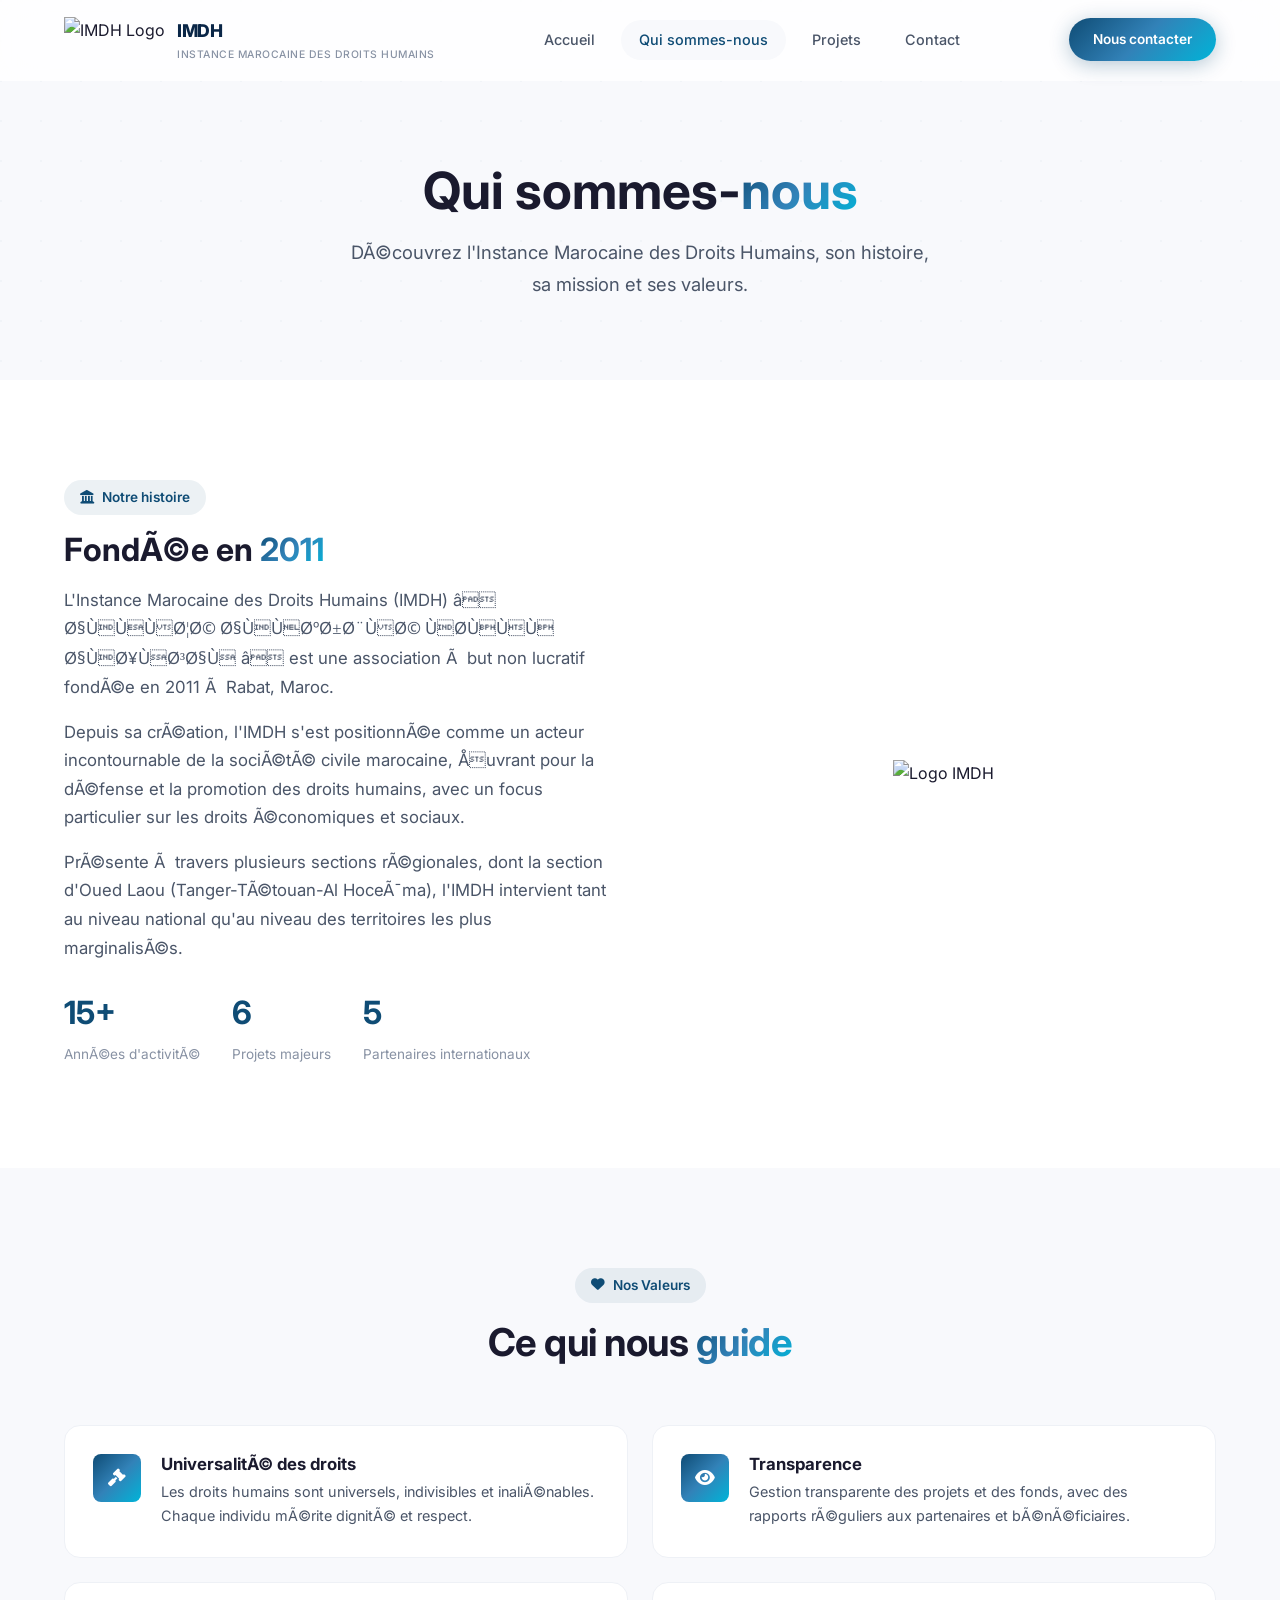
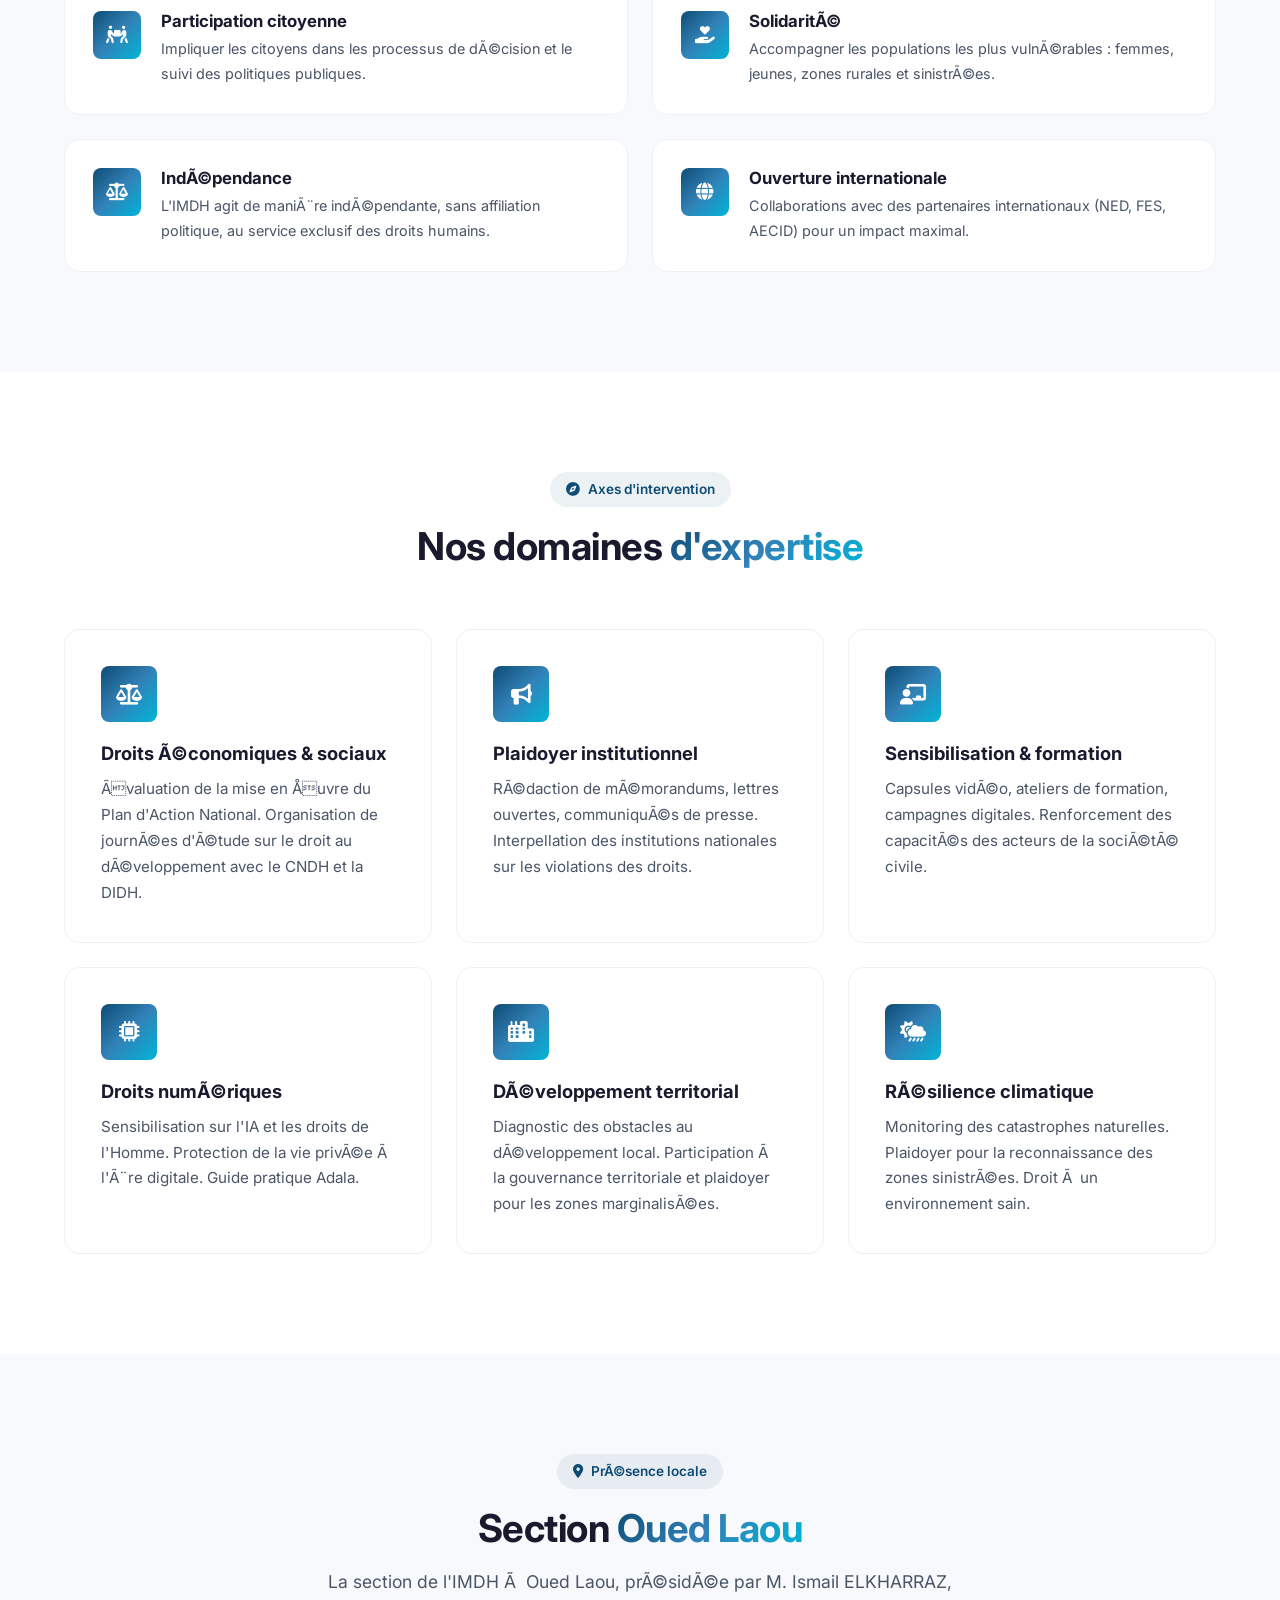
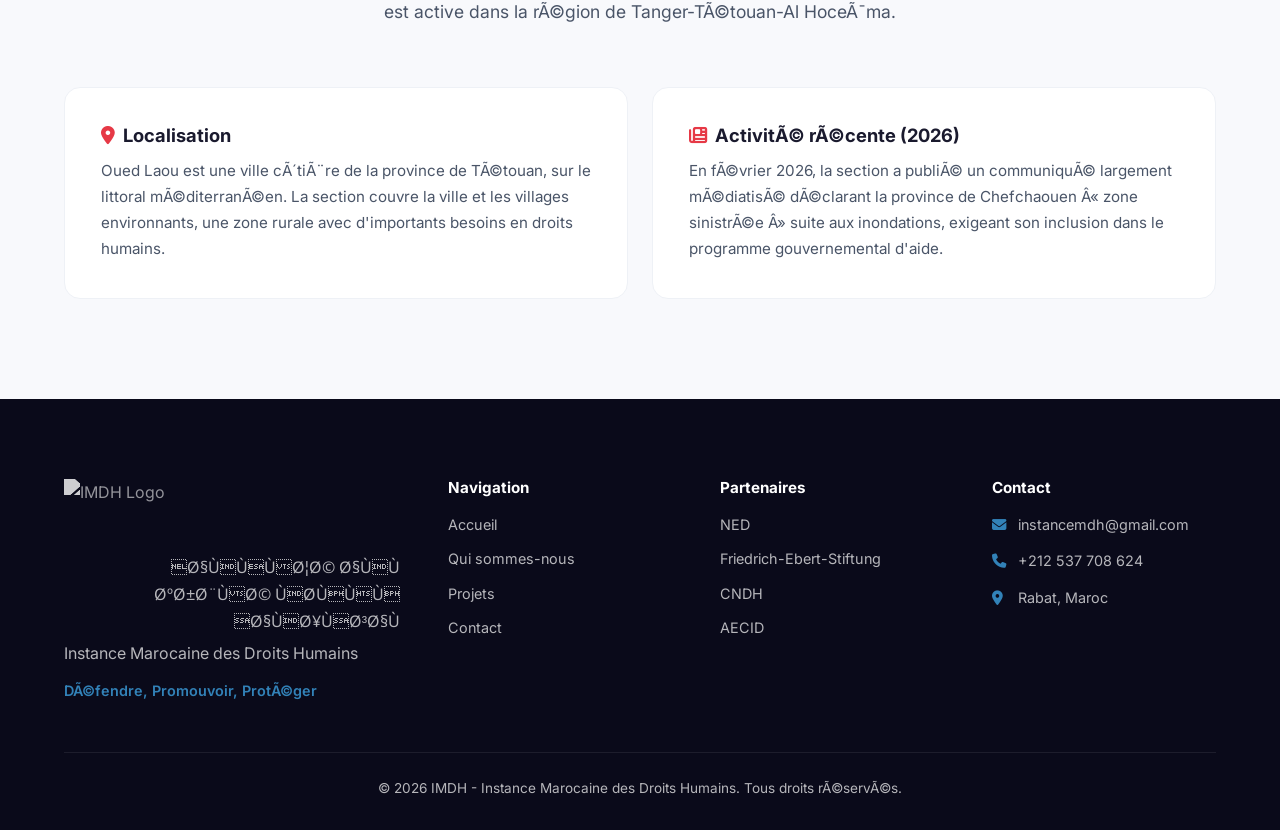
==== about.html @ c0d9b98a "Create about.html" ====
<!DOCTYPE html>
<html lang="fr" dir="ltr">
<head>
    <meta charset="UTF-8">
    <meta name="viewport" content="width=device-width, initial-scale=1.0">
    <title>Qui sommes-nous - IMDH</title>
    <link rel="icon" href="assets/images/logo.png" type="image/png">
    <link href="https://cdnjs.cloudflare.com/ajax/libs/font-awesome/6.5.1/css/all.min.css" rel="stylesheet">
    <link href="https://fonts.googleapis.com/css2?family=Inter:wght@300;400;500;600;700;800;900&family=Playfair+Display:wght@600;700;800&family=Noto+Sans+Arabic:wght@300;400;500;600;700&display=swap" rel="stylesheet">
    <link rel="stylesheet" href="assets/css/style.css">
</head>
<body>
    <!-- NAVBAR -->
    <nav class="navbar" id="navbar">
        <div class="nav-container">
            <a href="index.html" class="nav-logo">
                <img src="assets/images/logo.png" alt="IMDH Logo" class="nav-logo-img">
                <div class="nav-logo-text">
                    <span class="nav-logo-name">IMDH</span>
                    <span class="nav-logo-sub">Instance Marocaine des Droits Humains</span>
                </div>
            </a>
            <div class="nav-menu" id="nav-menu">
                <a href="index.html" class="nav-link">Accueil</a>
                <a href="about.html" class="nav-link active">Qui sommes-nous</a>
                <a href="projects.html" class="nav-link">Projets</a>
                <a href="contact.html" class="nav-link">Contact</a>
            </div>
            <div class="nav-actions">
                <a href="contact.html" class="btn btn-primary btn-sm">Nous contacter</a>
                <button class="nav-toggle" id="nav-toggle" aria-label="Menu"><span></span><span></span><span></span></button>
            </div>
        </div>
    </nav>

    <!-- PAGE HERO -->
    <section class="page-hero">
        <h1>Qui sommes-<span class="gradient-text">nous</span></h1>
        <p>DÃ©couvrez l'Instance Marocaine des Droits Humains, son histoire, sa mission et ses valeurs.</p>
    </section>

    <!-- ABOUT INTRO -->
    <section class="section">
        <div class="container">
            <div class="about-intro">
                <div class="about-intro-text">
                    <span class="section-tag"><i class="fas fa-landmark"></i> Notre histoire</span>
                    <h2>FondÃ©e en <span class="gradient-text">2011</span></h2>
                    <p>L'Instance Marocaine des Droits Humains (IMDH) â <span style="font-family:'Noto Sans Arabic';direction:rtl">Ø§ÙÙÙØ¦Ø© Ø§ÙÙØºØ±Ø¨ÙØ© ÙØ­ÙÙÙ Ø§ÙØ¥ÙØ³Ø§Ù</span> â est une association Ã  but non lucratif fondÃ©e en 2011 Ã  Rabat, Maroc.</p>
                    <p>Depuis sa crÃ©ation, l'IMDH s'est positionnÃ©e comme un acteur incontournable de la sociÃ©tÃ© civile marocaine, Åuvrant pour la dÃ©fense et la promotion des droits humains, avec un focus particulier sur les droits Ã©conomiques et sociaux.</p>
                    <p>PrÃ©sente Ã  travers plusieurs sections rÃ©gionales, dont la section d'Oued Laou (Tanger-TÃ©touan-Al HoceÃ¯ma), l'IMDH intervient tant au niveau national qu'au niveau des territoires les plus marginalisÃ©s.</p>
                    <div style="margin-top:24px;">
                        <div style="display:flex;gap:32px;flex-wrap:wrap;">
                            <div><strong style="font-size:2rem;color:var(--primary)">15+</strong><br><span style="font-size:0.85rem;color:var(--gray-400)">AnnÃ©es d'activitÃ©</span></div>
                            <div><strong style="font-size:2rem;color:var(--primary)">6</strong><br><span style="font-size:0.85rem;color:var(--gray-400)">Projets majeurs</span></div>
                            <div><strong style="font-size:2rem;color:var(--primary)">5</strong><br><span style="font-size:0.85rem;color:var(--gray-400)">Partenaires internationaux</span></div>
                        </div>
                    </div>
                </div>
                <div class="about-logo-section">
                    <img src="assets/images/logo.png" alt="Logo IMDH">
                </div>
            </div>
        </div>
    </section>

    <!-- VALUES -->
    <section class="section section-dark">
        <div class="container">
            <div class="section-header">
                <span class="section-tag"><i class="fas fa-heart"></i> Nos Valeurs</span>
                <h2 class="section-title">Ce qui nous <span class="gradient-text">guide</span></h2>
            </div>
            <div class="values-grid">
                <div class="value-card">
                    <div class="value-icon"><i class="fas fa-gavel"></i></div>
                    <div>
                        <h4>UniversalitÃ© des droits</h4>
                        <p>Les droits humains sont universels, indivisibles et inaliÃ©nables. Chaque individu mÃ©rite dignitÃ© et respect.</p>
                    </div>
                </div>
                <div class="value-card">
                    <div class="value-icon"><i class="fas fa-eye"></i></div>
                    <div>
                        <h4>Transparence</h4>
                        <p>Gestion transparente des projets et des fonds, avec des rapports rÃ©guliers aux partenaires et bÃ©nÃ©ficiaires.</p>
                    </div>
                </div>
                <div class="value-card">
                    <div class="value-icon"><i class="fas fa-people-carry-box"></i></div>
                    <div>
                        <h4>Participation citoyenne</h4>
                        <p>Impliquer les citoyens dans les processus de dÃ©cision et le suivi des politiques publiques.</p>
                    </div>
                </div>
                <div class="value-card">
                    <div class="value-icon"><i class="fas fa-hand-holding-heart"></i></div>
                    <div>
                        <h4>SolidaritÃ©</h4>
                        <p>Accompagner les populations les plus vulnÃ©rables : femmes, jeunes, zones rurales et sinistrÃ©es.</p>
                    </div>
                </div>
                <div class="value-card">
                    <div class="value-icon"><i class="fas fa-scale-balanced"></i></div>
                    <div>
                        <h4>IndÃ©pendance</h4>
                        <p>L'IMDH agit de maniÃ¨re indÃ©pendante, sans affiliation politique, au service exclusif des droits humains.</p>
                    </div>
                </div>
                <div class="value-card">
                    <div class="value-icon"><i class="fas fa-globe"></i></div>
                    <div>
                        <h4>Ouverture internationale</h4>
                        <p>Collaborations avec des partenaires internationaux (NED, FES, AECID) pour un impact maximal.</p>
                    </div>
                </div>
            </div>
        </div>
    </section>

    <!-- AXES -->
    <section class="section">
        <div class="container">
            <div class="section-header">
                <span class="section-tag"><i class="fas fa-compass"></i> Axes d'intervention</span>
                <h2 class="section-title">Nos domaines <span class="gradient-text">d'expertise</span></h2>
            </div>
            <div class="grid grid-3">
                <div class="card card-mission">
                    <div class="card-icon"><i class="fas fa-scale-balanced"></i></div>
                    <h3>Droits Ã©conomiques & sociaux</h3>
                    <p>Ãvaluation de la mise en Åuvre du Plan d'Action National. Organisation de journÃ©es d'Ã©tude sur le droit au dÃ©veloppement avec le CNDH et la DIDH.</p>
                </div>
                <div class="card card-mission">
                    <div class="card-icon"><i class="fas fa-bullhorn"></i></div>
                    <h3>Plaidoyer institutionnel</h3>
                    <p>RÃ©daction de mÃ©morandums, lettres ouvertes, communiquÃ©s de presse. Interpellation des institutions nationales sur les violations des droits.</p>
                </div>
                <div class="card card-mission">
                    <div class="card-icon"><i class="fas fa-chalkboard-teacher"></i></div>
                    <h3>Sensibilisation & formation</h3>
                    <p>Capsules vidÃ©o, ateliers de formation, campagnes digitales. Renforcement des capacitÃ©s des acteurs de la sociÃ©tÃ© civile.</p>
                </div>
                <div class="card card-mission">
                    <div class="card-icon"><i class="fas fa-microchip"></i></div>
                    <h3>Droits numÃ©riques</h3>
                    <p>Sensibilisation sur l'IA et les droits de l'Homme. Protection de la vie privÃ©e Ã  l'Ã¨re digitale. Guide pratique Adala.</p>
                </div>
                <div class="card card-mission">
                    <div class="card-icon"><i class="fas fa-city"></i></div>
                    <h3>DÃ©veloppement territorial</h3>
                    <p>Diagnostic des obstacles au dÃ©veloppement local. Participation Ã  la gouvernance territoriale et plaidoyer pour les zones marginalisÃ©es.</p>
                </div>
                <div class="card card-mission">
                    <div class="card-icon"><i class="fas fa-cloud-sun-rain"></i></div>
                    <h3>RÃ©silience climatique</h3>
                    <p>Monitoring des catastrophes naturelles. Plaidoyer pour la reconnaissance des zones sinistrÃ©es. Droit Ã  un environnement sain.</p>
                </div>
            </div>
        </div>
    </section>

    <!-- SECTION OUED LAOU -->
    <section class="section section-dark">
        <div class="container">
            <div class="section-header">
                <span class="section-tag"><i class="fas fa-map-marker-alt"></i> PrÃ©sence locale</span>
                <h2 class="section-title">Section <span class="gradient-text">Oued Laou</span></h2>
                <p class="section-desc">La section de l'IMDH Ã  Oued Laou, prÃ©sidÃ©e par M. Ismail ELKHARRAZ, est active dans la rÃ©gion de Tanger-TÃ©touan-Al HoceÃ¯ma.</p>
            </div>
            <div class="grid grid-2">
                <div class="card">
                    <h3><i class="fas fa-location-dot" style="color:var(--accent);margin-right:8px;"></i>Localisation</h3>
                    <p>Oued Laou est une ville cÃ´tiÃ¨re de la province de TÃ©touan, sur le littoral mÃ©diterranÃ©en. La section couvre la ville et les villages environnants, une zone rurale avec d'importants besoins en droits humains.</p>
                </div>
                <div class="card">
                    <h3><i class="fas fa-newspaper" style="color:var(--accent);margin-right:8px;"></i>ActivitÃ© rÃ©cente (2026)</h3>
                    <p>En fÃ©vrier 2026, la section a publiÃ© un communiquÃ© largement mÃ©diatisÃ© dÃ©clarant la province de Chefchaouen Â« zone sinistrÃ©e Â» suite aux inondations, exigeant son inclusion dans le programme gouvernemental d'aide.</p>
                </div>
            </div>
        </div>
    </section>

    <!-- FOOTER -->
    <footer class="footer">
        <div class="container">
            <div class="footer-grid">
                <div class="footer-brand">
                    <img src="assets/images/logo.png" alt="IMDH Logo" class="footer-logo">
                    <p class="footer-brand-ar">Ø§ÙÙÙØ¦Ø© Ø§ÙÙØºØ±Ø¨ÙØ© ÙØ­ÙÙÙ Ø§ÙØ¥ÙØ³Ø§Ù</p>
                    <p>Instance Marocaine des Droits Humains</p>
                    <p class="footer-tagline">DÃ©fendre, Promouvoir, ProtÃ©ger</p>
                </div>
                <div class="footer-links">
                    <h4>Navigation</h4>
                    <a href="index.html">Accueil</a>
                    <a href="about.html">Qui sommes-nous</a>
                    <a href="projects.html">Projets</a>
                    <a href="contact.html">Contact</a>
                </div>
                <div class="footer-links">
                    <h4>Partenaires</h4>
                    <a href="https://www.ned.org" target="_blank">NED</a>
                    <a href="https://www.fes.de" target="_blank">Friedrich-Ebert-Stiftung</a>
                    <a href="https://www.cndh.ma" target="_blank">CNDH</a>
                    <a href="https://marruecos.aecid.es" target="_blank">AECID</a>
                </div>
                <div class="footer-contact">
                    <h4>Contact</h4>
                    <p><i class="fas fa-envelope"></i> instancemdh@gmail.com</p>
                    <p><i class="fas fa-phone"></i> +212 537 708 624</p>
                    <p><i class="fas fa-location-dot"></i> Rabat, Maroc</p>
                </div>
            </div>
            <div class="footer-bottom">
                <p>&copy; 2026 IMDH - Instance Marocaine des Droits Humains. Tous droits rÃ©servÃ©s.</p>
            </div>
        </div>
    </footer>
    <script src="assets/js/main.js"></script>
</body>
</html>
---- assets/css/style.css ----
/* ===== RESET & BASE ===== */
*, *::before, *::after { margin: 0; padding: 0; box-sizing: border-box; }
html { scroll-behavior: smooth; font-size: 16px; }
body { font-family: 'Inter', 'Noto Sans Arabic', sans-serif; color: #1a1a2e; background: #fff; line-height: 1.7; overflow-x: hidden; }
a { text-decoration: none; color: inherit; transition: all 0.3s ease; }
img { max-width: 100%; display: block; }
h1,h2,h3,h4,h5,h6 { line-height: 1.2; font-weight: 700; }

/* ===== CSS VARIABLES ===== */
:root {
  --primary: #0f4c75;
  --primary-light: #3282b8;
  --primary-dark: #0a2647;
  --accent: #e63946;
  --accent-light: #ff6b6b;
  --gradient: linear-gradient(135deg, #0f4c75 0%, #3282b8 50%, #00b4d8 100%);
  --gradient-warm: linear-gradient(135deg, #e63946 0%, #ff6b6b 100%);
  --dark: #0a0a1a;
  --dark-2: #12122a;
  --gray-50: #f8f9fc;
  --gray-100: #eef1f6;
  --gray-200: #dde2ed;
  --gray-400: #8892a4;
  --gray-600: #4a5568;
  --white: #ffffff;
  --shadow-sm: 0 2px 8px rgba(0,0,0,0.06);
  --shadow-md: 0 8px 30px rgba(0,0,0,0.08);
  --shadow-lg: 0 20px 60px rgba(0,0,0,0.12);
  --shadow-xl: 0 30px 80px rgba(0,0,0,0.15);
  --radius-sm: 8px;
  --radius-md: 16px;
  --radius-lg: 24px;
  --radius-xl: 32px;
}

.container { max-width: 1200px; margin: 0 auto; padding: 0 24px; }
.gradient-text { background: var(--gradient); -webkit-background-clip: text; -webkit-text-fill-color: transparent; background-clip: text; }

/* ===== BUTTONS ===== */
.btn {
  display: inline-flex; align-items: center; gap: 8px;
  font-family: 'Inter', sans-serif; font-weight: 600; font-size: 0.95rem;
  border: none; cursor: pointer; transition: all 0.3s cubic-bezier(0.4,0,0.2,1);
  border-radius: 50px; text-decoration: none;
}
.btn-sm { padding: 10px 24px; font-size: 0.85rem; }
.btn-lg { padding: 16px 36px; font-size: 1rem; }
.btn-primary { background: var(--gradient); color: white; box-shadow: 0 4px 20px rgba(15,76,117,0.3); }
.btn-primary:hover { transform: translateY(-2px); box-shadow: 0 8px 30px rgba(15,76,117,0.4); }
.btn-outline { background: transparent; color: var(--primary); border: 2px solid var(--primary-light); }
.btn-outline:hover { background: var(--primary); color: white; }
.btn-white { background: white; color: var(--primary); box-shadow: 0 4px 20px rgba(0,0,0,0.1); }
.btn-white:hover { transform: translateY(-2px); box-shadow: 0 8px 30px rgba(0,0,0,0.15); }

/* ===== NAVBAR ===== */
.navbar {
  position: fixed; top: 0; left: 0; right: 0; z-index: 1000;
  padding: 16px 0; transition: all 0.4s ease;
  background: rgba(255,255,255,0.8); backdrop-filter: blur(20px);
  border-bottom: 1px solid transparent;
}
.navbar.scrolled { padding: 10px 0; background: rgba(255,255,255,0.95); border-bottom-color: var(--gray-200); box-shadow: var(--shadow-sm); }
.nav-container { max-width: 1200px; margin: 0 auto; padding: 0 24px; display: flex; align-items: center; justify-content: space-between; }
.nav-logo { display: flex; align-items: center; gap: 12px; }
.nav-logo-img { height: 45px; width: auto; }
.nav-logo-text { display: flex; flex-direction: column; }
.nav-logo-name { font-size: 1.1rem; font-weight: 800; color: var(--primary-dark); letter-spacing: -0.5px; }
.nav-logo-sub { font-size: 0.65rem; color: var(--gray-400); font-weight: 500; letter-spacing: 0.5px; text-transform: uppercase; }
.nav-menu { display: flex; gap: 8px; }
.nav-link {
  padding: 8px 18px; border-radius: 50px; font-weight: 500; font-size: 0.9rem;
  color: var(--gray-600); transition: all 0.3s ease;
}
.nav-link:hover, .nav-link.active { color: var(--primary); background: var(--gray-50); }
.nav-actions { display: flex; align-items: center; gap: 12px; }
.nav-toggle { display: none; background: none; border: none; cursor: pointer; padding: 8px; flex-direction: column; gap: 5px; }
.nav-toggle span { display: block; width: 24px; height: 2px; background: var(--dark); border-radius: 2px; transition: all 0.3s ease; }

/* ===== HERO ===== */
.hero {
  position: relative; min-height: 100vh; display: flex; align-items: center;
  padding: 120px 24px 80px; overflow: hidden;
}
.hero-bg { position: absolute; inset: 0; z-index: 0; }
.hero-gradient {
  position: absolute; inset: 0;
  background: radial-gradient(ellipse at 20% 50%, rgba(15,76,117,0.08) 0%, transparent 60%),
              radial-gradient(ellipse at 80% 20%, rgba(0,180,216,0.06) 0%, transparent 50%),
              radial-gradient(ellipse at 60% 80%, rgba(230,57,70,0.04) 0%, transparent 40%);
}
.hero-pattern {
  position: absolute; inset: 0; opacity: 0.03;
  background-image: radial-gradient(circle at 1px 1px, var(--primary) 1px, transparent 0);
  background-size: 40px 40px;
}
.hero-content { position: relative; z-index: 1; max-width: 1200px; margin: 0 auto; width: 100%; }
.hero-badge {
  display: inline-flex; align-items: center; gap: 8px;
  padding: 8px 20px; background: var(--gray-50); border: 1px solid var(--gray-200);
  border-radius: 50px; font-size: 0.85rem; color: var(--primary); font-weight: 500;
  margin-bottom: 32px; animation: fadeInUp 0.8s ease;
}
.hero-title {
  font-size: clamp(2.5rem, 5vw, 4.5rem); font-weight: 800; line-height: 1.1;
  margin-bottom: 24px; letter-spacing: -1px; animation: fadeInUp 0.8s ease 0.1s both;
}
.hero-title-ar {
  display: block; font-family: 'Noto Sans Arabic', sans-serif; font-size: 0.5em;
  color: var(--gray-400); font-weight: 600; margin-bottom: 8px; direction: rtl;
}
.hero-desc {
  font-size: 1.2rem; color: var(--gray-600); max-width: 600px; margin-bottom: 40px;
  animation: fadeInUp 0.8s ease 0.2s both;
}
.hero-actions { display: flex; gap: 16px; flex-wrap: wrap; margin-bottom: 60px; animation: fadeInUp 0.8s ease 0.3s both; }
.hero-stats {
  display: grid; grid-template-columns: repeat(4, 1fr); gap: 32px;
  padding: 32px 40px; background: var(--white); border-radius: var(--radius-lg);
  box-shadow: var(--shadow-lg); border: 1px solid var(--gray-100);
  animation: fadeInUp 0.8s ease 0.4s both;
}
.hero-stat { text-align: center; }
.hero-stat-number { display: block; font-size: 2.2rem; font-weight: 800; color: var(--primary); }
.hero-stat-number::after { content: '+'; font-size: 0.6em; }
.hero-stat-label { font-size: 0.8rem; color: var(--gray-400); font-weight: 500; }

/* ===== SECTIONS ===== */
.section { padding: 100px 0; }
.section-dark { background: var(--gray-50); }
.section-header { text-align: center; margin-bottom: 60px; }
.section-tag {
  display: inline-flex; align-items: center; gap: 8px;
  padding: 6px 16px; background: rgba(15,76,117,0.08); color: var(--primary);
  border-radius: 50px; font-size: 0.85rem; font-weight: 600; margin-bottom: 16px;
}
.section-title { font-size: clamp(2rem, 3vw, 3rem); margin-bottom: 16px; letter-spacing: -0.5px; }
.section-desc { font-size: 1.1rem; color: var(--gray-600); max-width: 650px; margin: 0 auto; }

/* ===== GRID ===== */
.grid { display: grid; gap: 24px; }
.grid-2 { grid-template-columns: repeat(2, 1fr); }
.grid-3 { grid-template-columns: repeat(3, 1fr); }
.grid-4 { grid-template-columns: repeat(4, 1fr); }

/* ===== CARDS ===== */
.card {
  background: var(--white); border-radius: var(--radius-md); padding: 36px;
  border: 1px solid var(--gray-100); transition: all 0.4s cubic-bezier(0.4,0,0.2,1);
}
.card:hover { transform: translateY(-4px); box-shadow: var(--shadow-lg); border-color: transparent; }
.card-icon {
  width: 56px; height: 56px; border-radius: var(--radius-sm);
  background: var(--gradient); color: white; display: flex; align-items: center;
  justify-content: center; font-size: 1.3rem; margin-bottom: 20px;
}
.card h3 { font-size: 1.15rem; margin-bottom: 12px; }
.card p { color: var(--gray-600); font-size: 0.95rem; }

/* ===== PARTNERS ===== */
.partners-grid { display: grid; grid-template-columns: repeat(3, 1fr); gap: 24px; }
.partner-card {
  background: var(--white); border-radius: var(--radius-md); padding: 32px; text-align: center;
  border: 1px solid var(--gray-100); transition: all 0.3s ease;
}
.partner-card:hover { transform: translateY(-4px); box-shadow: var(--shadow-md); }
.partner-logo-placeholder {
  width: 72px; height: 72px; border-radius: 50%; margin: 0 auto 16px;
  background: var(--gradient); display: flex; align-items: center; justify-content: center;
}
.partner-logo-placeholder span { color: white; font-weight: 800; font-size: 1rem; }
.partner-card h4 { font-size: 1rem; margin-bottom: 8px; color: var(--primary-dark); }
.partner-card p { font-size: 0.85rem; color: var(--gray-600); }

/* ===== FEATURED PROJECT ===== */
.featured-project-card {
  display: grid; grid-template-columns: 1.2fr 0.8fr; gap: 48px; align-items: center;
  background: var(--white); border-radius: var(--radius-xl); padding: 60px;
  border: 1px solid var(--gray-100); box-shadow: var(--shadow-lg);
}
.project-status-badge {
  display: inline-flex; align-items: center; gap: 8px;
  padding: 6px 16px; background: rgba(230,57,70,0.1); color: var(--accent);
  border-radius: 50px; font-size: 0.85rem; font-weight: 600; margin-bottom: 20px;
}
.featured-project-content h3 { font-size: 1.8rem; margin-bottom: 16px; letter-spacing: -0.5px; }
.featured-project-content p { color: var(--gray-600); margin-bottom: 24px; font-size: 1.05rem; }
.project-highlights { display: flex; flex-direction: column; gap: 12px; margin-bottom: 32px; }
.highlight { display: flex; align-items: center; gap: 12px; font-size: 0.95rem; color: var(--gray-600); }
.highlight i { color: var(--primary); font-size: 1rem; width: 20px; }
.project-stats-visual { display: flex; flex-wrap: wrap; gap: 24px; justify-content: center; }
.stat-circle {
  width: 150px; height: 150px; border-radius: 50%; display: flex; align-items: center;
  justify-content: center; background: var(--gradient); padding: 4px;
}
.stat-circle-inner {
  width: 100%; height: 100%; border-radius: 50%; background: var(--white);
  display: flex; flex-direction: column; align-items: center; justify-content: center;
}
.stat-number { font-size: 2rem; font-weight: 800; color: var(--primary); }
.stat-label { font-size: 0.7rem; color: var(--gray-400); font-weight: 600; text-transform: uppercase; text-align: center; padding: 0 8px; }

/* ===== TIMELINE ===== */
.timeline { position: relative; max-width: 800px; margin: 0 auto; }
.timeline::before {
  content: ''; position: absolute; left: 50%; transform: translateX(-50%);
  width: 3px; height: 100%; background: var(--gradient); border-radius: 2px;
}
.timeline-item {
  display: flex; align-items: flex-start; margin-bottom: 40px; position: relative;
}
.timeline-item:nth-child(odd) { flex-direction: row-reverse; text-align: right; }
.timeline-dot {
  position: absolute; left: 50%; transform: translateX(-50%);
  width: 16px; height: 16px; border-radius: 50%; background: var(--primary);
  border: 3px solid var(--white); box-shadow: 0 0 0 3px var(--primary-light); z-index: 2;
}
.timeline-content {
  width: 45%; padding: 24px; background: var(--white); border-radius: var(--radius-md);
  box-shadow: var(--shadow-sm); border: 1px solid var(--gray-100);
}
.timeline-year {
  display: inline-block; padding: 4px 12px; background: var(--gradient);
  color: white; border-radius: 50px; font-size: 0.8rem; font-weight: 700; margin-bottom: 8px;
}
.timeline-content h4 { font-size: 1.05rem; margin-bottom: 6px; }
.timeline-content p { font-size: 0.9rem; color: var(--gray-600); }

/* ===== CTA ===== */
.cta-section { padding: 80px 0; }
.cta-card {
  background: var(--gradient); border-radius: var(--radius-xl); padding: 80px 60px;
  text-align: center; color: white; position: relative; overflow: hidden;
}
.cta-card::before {
  content: ''; position: absolute; top: -50%; right: -20%; width: 400px; height: 400px;
  background: rgba(255,255,255,0.05); border-radius: 50%;
}
.cta-card h2 { font-size: 2.5rem; margin-bottom: 16px; }
.cta-card p { font-size: 1.15rem; opacity: 0.9; margin-bottom: 32px; max-width: 500px; margin-left: auto; margin-right: auto; }

/* ===== FOOTER ===== */
.footer { background: var(--dark); color: rgba(255,255,255,0.7); padding: 80px 0 30px; }
.footer-grid { display: grid; grid-template-columns: 1.5fr 1fr 1fr 1fr; gap: 48px; margin-bottom: 48px; }
.footer-logo { height: 60px; margin-bottom: 16px; filter: brightness(0) invert(1); opacity: 0.8; }
.footer-brand-ar { font-family: 'Noto Sans Arabic', sans-serif; font-size: 1rem; direction: rtl; margin-bottom: 4px; }
.footer-tagline { margin-top: 12px; color: var(--primary-light); font-weight: 600; font-size: 0.9rem; }
.footer-links h4, .footer-contact h4 { color: white; font-size: 0.95rem; margin-bottom: 16px; }
.footer-links a { display: block; margin-bottom: 10px; font-size: 0.9rem; }
.footer-links a:hover { color: var(--primary-light); }
.footer-contact p { display: flex; align-items: center; gap: 10px; margin-bottom: 12px; font-size: 0.9rem; }
.footer-contact i { color: var(--primary-light); width: 16px; }
.footer-bottom { padding-top: 24px; border-top: 1px solid rgba(255,255,255,0.08); text-align: center; font-size: 0.85rem; }

/* ===== ABOUT PAGE ===== */
.page-hero {
  padding: 160px 24px 80px; background: var(--gray-50); text-align: center;
  position: relative; overflow: hidden;
}
.page-hero::before {
  content: ''; position: absolute; inset: 0; opacity: 0.03;
  background-image: radial-gradient(circle at 1px 1px, var(--primary) 1px, transparent 0);
  background-size: 40px 40px;
}
.page-hero h1 { font-size: clamp(2.5rem, 4vw, 3.5rem); margin-bottom: 16px; position: relative; }
.page-hero p { font-size: 1.15rem; color: var(--gray-600); max-width: 600px; margin: 0 auto; position: relative; }

.about-intro { display: grid; grid-template-columns: 1fr 1fr; gap: 60px; align-items: center; }
.about-intro-text h2 { font-size: 2rem; margin-bottom: 16px; }
.about-intro-text p { color: var(--gray-600); margin-bottom: 16px; font-size: 1.05rem; }
.about-logo-section { display: flex; justify-content: center; align-items: center; }
.about-logo-section img { max-width: 350px; }

.values-grid { display: grid; grid-template-columns: repeat(2, 1fr); gap: 24px; }
.value-card {
  display: flex; gap: 20px; padding: 28px; background: var(--white);
  border-radius: var(--radius-md); border: 1px solid var(--gray-100);
  transition: all 0.3s ease;
}
.value-card:hover { box-shadow: var(--shadow-md); transform: translateY(-2px); }
.value-icon {
  width: 48px; height: 48px; min-width: 48px; border-radius: var(--radius-sm);
  background: var(--gradient); color: white; display: flex; align-items: center;
  justify-content: center; font-size: 1.1rem;
}
.value-card h4 { font-size: 1.05rem; margin-bottom: 6px; }
.value-card p { font-size: 0.9rem; color: var(--gray-600); }

/* ===== PROJECT PAGE ===== */
.project-card-full {
  background: var(--white); border-radius: var(--radius-xl); padding: 48px;
  border: 1px solid var(--gray-100); margin-bottom: 32px;
  box-shadow: var(--shadow-sm); transition: all 0.3s ease;
}
.project-card-full:hover { box-shadow: var(--shadow-md); }
.project-meta { display: flex; gap: 16px; flex-wrap: wrap; margin-bottom: 16px; }
.project-tag {
  display: inline-flex; align-items: center; gap: 6px; padding: 4px 14px;
  background: var(--gray-50); border-radius: 50px; font-size: 0.8rem; font-weight: 600; color: var(--gray-600);
}
.project-tag.active { background: rgba(230,57,70,0.1); color: var(--accent); }
.project-tag.completed { background: rgba(39,174,96,0.1); color: #27ae60; }
.project-card-full h3 { font-size: 1.5rem; margin-bottom: 12px; }
.project-card-full > p { color: var(--gray-600); margin-bottom: 20px; }
.project-details-grid { display: grid; grid-template-columns: repeat(3, 1fr); gap: 16px; margin-top: 24px; }
.project-detail {
  padding: 16px; background: var(--gray-50); border-radius: var(--radius-sm);
}
.project-detail-label { font-size: 0.75rem; text-transform: uppercase; font-weight: 700; color: var(--gray-400); letter-spacing: 0.5px; margin-bottom: 4px; }
.project-detail-value { font-size: 0.95rem; font-weight: 600; color: var(--primary-dark); }

/* Oued Laou Feature */
.oued-laou-section {
  background: linear-gradient(135deg, var(--primary-dark) 0%, var(--primary) 100%);
  border-radius: var(--radius-xl); padding: 60px; color: white; margin-top: 48px;
}
.oued-laou-section h3 { font-size: 2rem; margin-bottom: 16px; }
.oued-laou-section > p { opacity: 0.85; margin-bottom: 32px; font-size: 1.05rem; }
.oued-laou-stats { display: grid; grid-template-columns: repeat(4, 1fr); gap: 20px; margin-bottom: 32px; }
.ol-stat {
  background: rgba(255,255,255,0.1); border-radius: var(--radius-md); padding: 24px; text-align: center;
  backdrop-filter: blur(10px); border: 1px solid rgba(255,255,255,0.15);
}
.ol-stat-number { font-size: 2.2rem; font-weight: 800; display: block; }
.ol-stat-label { font-size: 0.8rem; opacity: 0.75; }
.oued-laou-axes { display: grid; grid-template-columns: repeat(2, 1fr); gap: 16px; margin-top: 32px; }
.ol-axe {
  display: flex; align-items: flex-start; gap: 12px; padding: 20px;
  background: rgba(255,255,255,0.08); border-radius: var(--radius-sm);
  border: 1px solid rgba(255,255,255,0.1);
}
.ol-axe i { color: var(--accent-light); font-size: 1.1rem; margin-top: 3px; }
.ol-axe h5 { font-size: 0.95rem; margin-bottom: 4px; }
.ol-axe p { font-size: 0.85rem; opacity: 0.75; }

/* ===== CONTACT PAGE ===== */
.contact-grid { display: grid; grid-template-columns: 1fr 1.2fr; gap: 48px; }
.contact-info-card {
  padding: 24px; background: var(--gray-50); border-radius: var(--radius-md);
  display: flex; gap: 16px; align-items: flex-start; margin-bottom: 16px;
}
.contact-info-card i { font-size: 1.3rem; color: var(--primary); margin-top: 4px; width: 24px; }
.contact-info-card h4 { font-size: 1rem; margin-bottom: 4px; }
.contact-info-card p { font-size: 0.9rem; color: var(--gray-600); }
.contact-form { background: var(--white); border-radius: var(--radius-lg); padding: 40px; box-shadow: var(--shadow-md); border: 1px solid var(--gray-100); }
.form-group { margin-bottom: 20px; }
.form-group label { display: block; font-size: 0.85rem; font-weight: 600; margin-bottom: 6px; color: var(--gray-600); }
.form-group input, .form-group textarea, .form-group select {
  width: 100%; padding: 14px 18px; border: 1px solid var(--gray-200); border-radius: var(--radius-sm);
  font-family: 'Inter', sans-serif; font-size: 0.95rem; transition: all 0.3s ease;
  background: var(--gray-50);
}
.form-group input:focus, .form-group textarea:focus, .form-group select:focus {
  outline: none; border-color: var(--primary-light); box-shadow: 0 0 0 3px rgba(15,76,117,0.1);
  background: white;
}
.form-group textarea { min-height: 120px; resize: vertical; }

/* ===== ANIMATIONS ===== */
@keyframes fadeInUp {
  from { opacity: 0; transform: translateY(30px); }
  to { opacity: 1; transform: translateY(0); }
}
.fade-in { opacity: 0; transform: translateY(20px); transition: all 0.6s ease; }
.fade-in.visible { opacity: 1; transform: translateY(0); }

/* ===== RESPONSIVE ===== */
@media (max-width: 1024px) {
  .grid-3 { grid-template-columns: repeat(2, 1fr); }
  .partners-grid { grid-template-columns: repeat(2, 1fr); }
  .hero-stats { grid-template-columns: repeat(2, 1fr); }
  .featured-project-card { grid-template-columns: 1fr; }
  .oued-laou-stats { grid-template-columns: repeat(2, 1fr); }
  .footer-grid { grid-template-columns: repeat(2, 1fr); }
  .about-intro { grid-template-columns: 1fr; }
  .timeline::before { left: 24px; }
  .timeline-item, .timeline-item:nth-child(odd) { flex-direction: row; text-align: left; padding-left: 56px; }
  .timeline-dot { left: 24px; }
  .timeline-content { width: 100%; }
}

@media (max-width: 768px) {
  .nav-menu { display: none; position: fixed; top: 0; left: 0; right: 0; bottom: 0; background: rgba(255,255,255,0.98); backdrop-filter: blur(20px); flex-direction: column; align-items: center; justify-content: center; gap: 16px; }
  .nav-menu.active { display: flex; z-index: 999; }
  .nav-toggle { display: flex; z-index: 1001; }
  .nav-actions .btn { display: none; }
  .grid-3, .grid-2 { grid-template-columns: 1fr; }
  .partners-grid { grid-template-columns: 1fr; }
  .hero-stats { grid-template-columns: 1fr 1fr; gap: 16px; padding: 24px; }
  .hero-title { font-size: 2.2rem; }
  .featured-project-card { padding: 32px; }
  .cta-card { padding: 48px 32px; }
  .cta-card h2 { font-size: 1.8rem; }
  .oued-laou-section { padding: 36px; }
  .oued-laou-stats { grid-template-columns: 1fr 1fr; }
  .oued-laou-axes { grid-template-columns: 1fr; }
  .project-details-grid { grid-template-columns: 1fr; }
  .contact-grid { grid-template-columns: 1fr; }
  .values-grid { grid-template-columns: 1fr; }
  .footer-grid { grid-template-columns: 1fr; gap: 32px; }
}
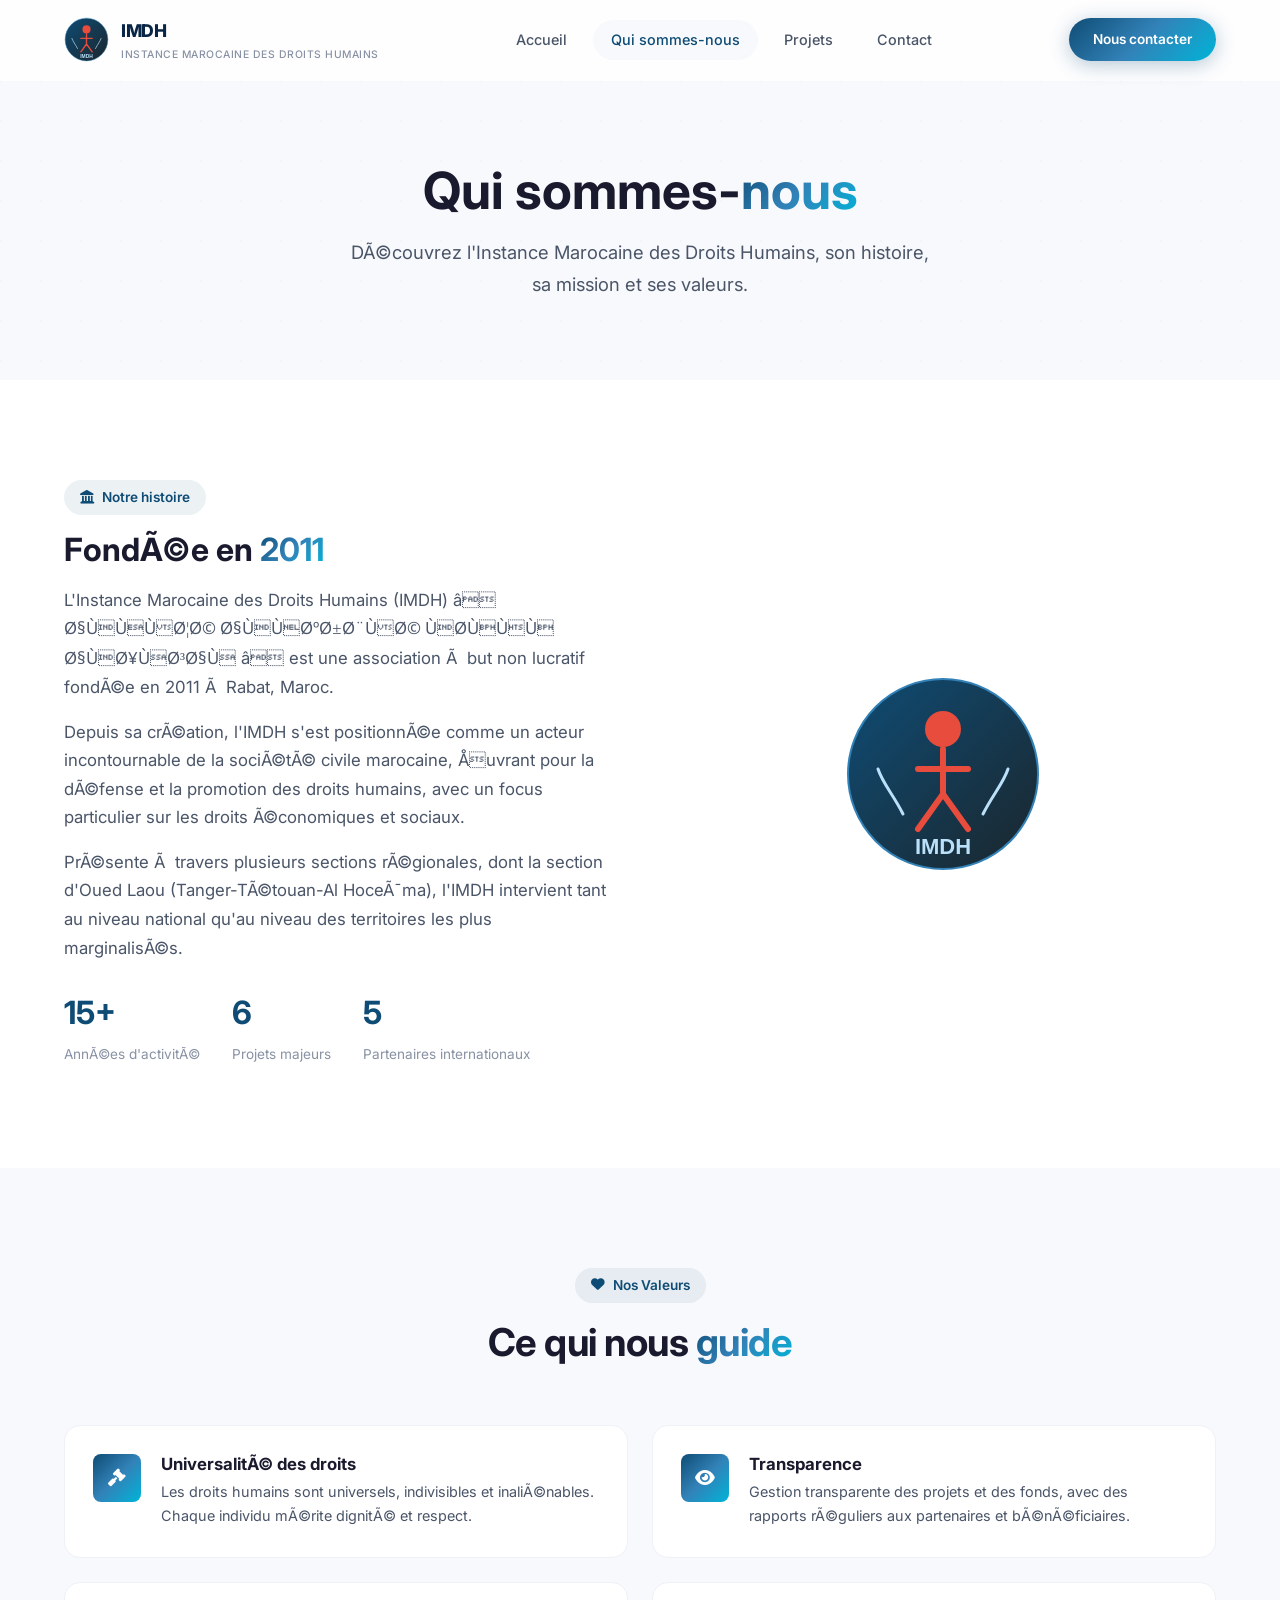
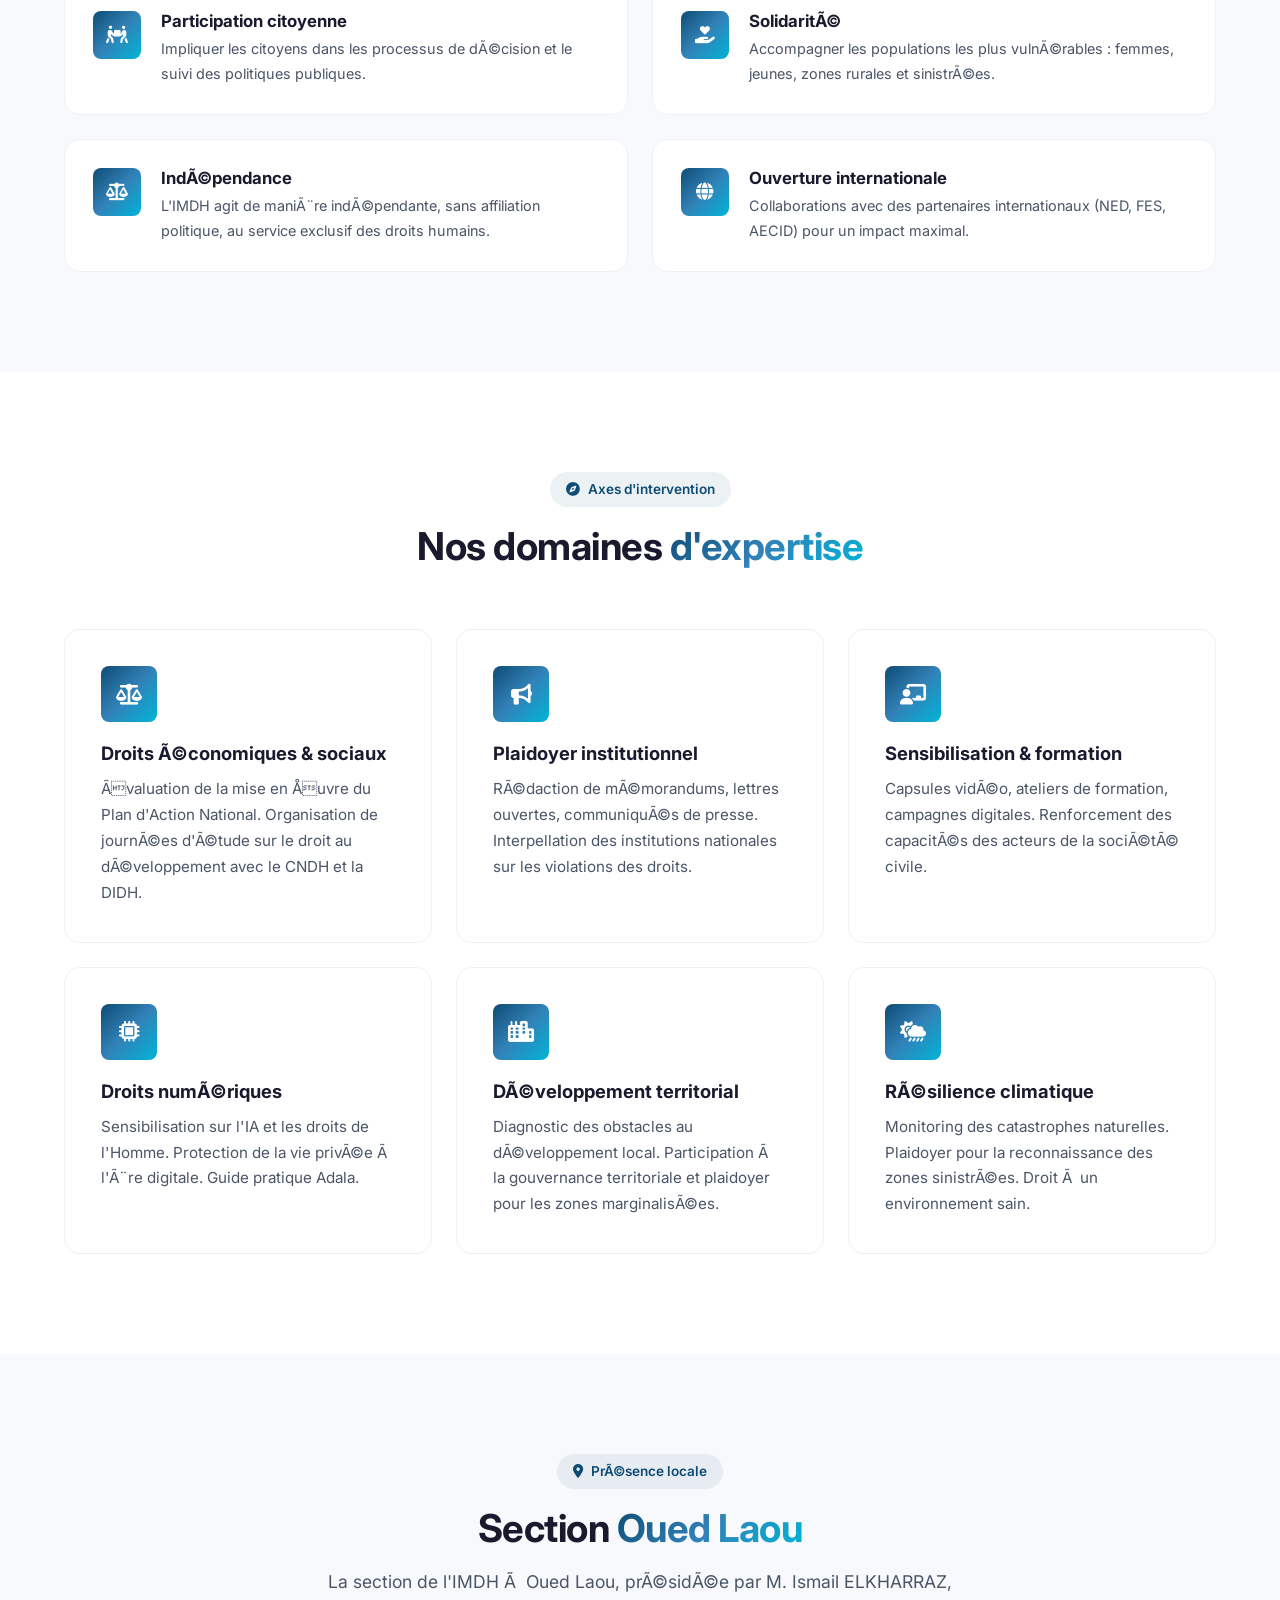
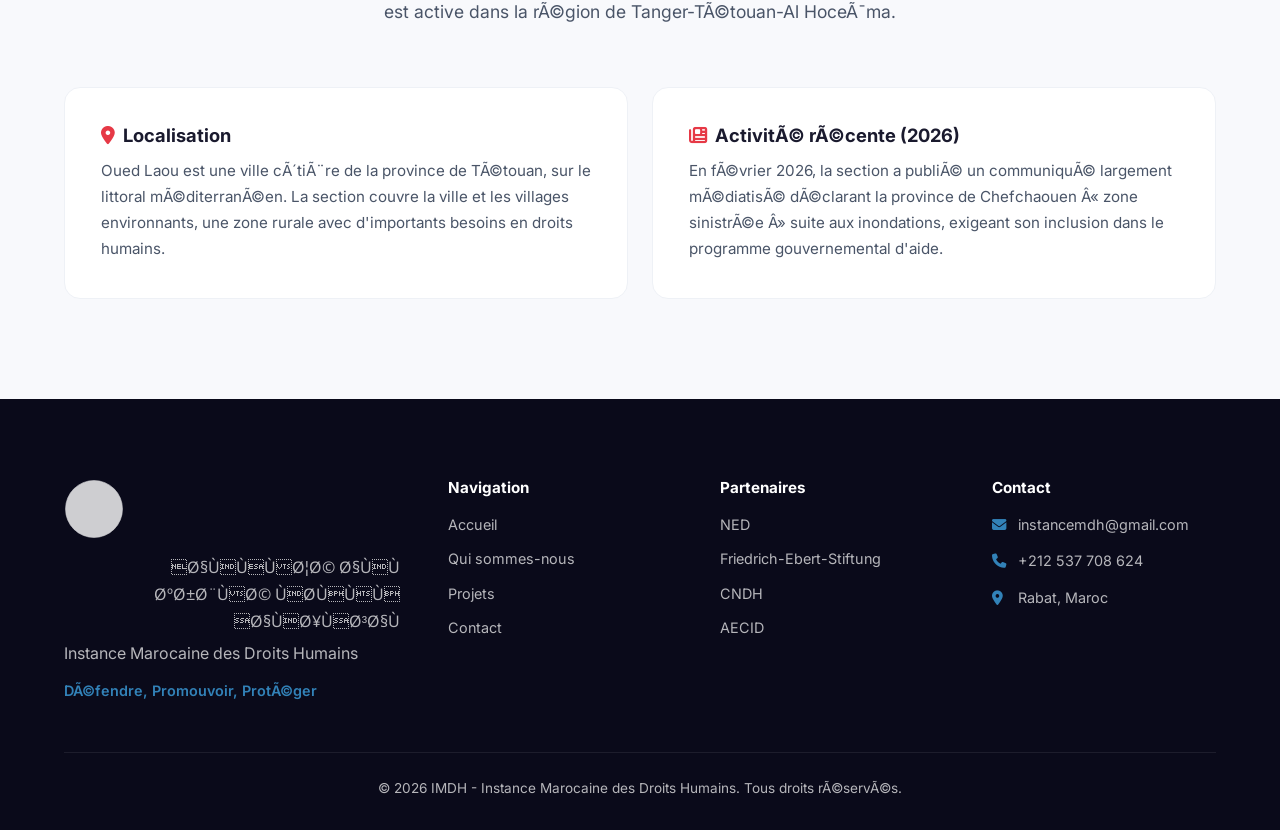
==== commit cd413557: "Update about.html" ====
--- a/about.html
+++ b/about.html
@@ -4,7 +4,7 @@
     <meta charset="UTF-8">
     <meta name="viewport" content="width=device-width, initial-scale=1.0">
     <title>Qui sommes-nous - IMDH</title>
-    <link rel="icon" href="assets/images/logo.png" type="image/png">
+    <link rel="icon" href="assets/images/logo.svg" type="image/png">
     <link href="https://cdnjs.cloudflare.com/ajax/libs/font-awesome/6.5.1/css/all.min.css" rel="stylesheet">
     <link href="https://fonts.googleapis.com/css2?family=Inter:wght@300;400;500;600;700;800;900&family=Playfair+Display:wght@600;700;800&family=Noto+Sans+Arabic:wght@300;400;500;600;700&display=swap" rel="stylesheet">
     <link rel="stylesheet" href="assets/css/style.css">
@@ -14,7 +14,7 @@
     <nav class="navbar" id="navbar">
         <div class="nav-container">
             <a href="index.html" class="nav-logo">
-                <img src="assets/images/logo.png" alt="IMDH Logo" class="nav-logo-img">
+                <img src="assets/images/logo.svg" alt="IMDH Logo" class="nav-logo-img">
                 <div class="nav-logo-text">
                     <span class="nav-logo-name">IMDH</span>
                     <span class="nav-logo-sub">Instance Marocaine des Droits Humains</span>
@@ -59,7 +59,7 @@
                     </div>
                 </div>
                 <div class="about-logo-section">
-                    <img src="assets/images/logo.png" alt="Logo IMDH">
+                    <img src="assets/images/logo.svg" alt="Logo IMDH">
                 </div>
             </div>
         </div>
@@ -187,7 +187,7 @@
         <div class="container">
             <div class="footer-grid">
                 <div class="footer-brand">
-                    <img src="assets/images/logo.png" alt="IMDH Logo" class="footer-logo">
+                    <img src="assets/images/logo.svg" alt="IMDH Logo" class="footer-logo">
                     <p class="footer-brand-ar">Ø§ÙÙÙØ¦Ø© Ø§ÙÙ ØºØ±Ø¨ÙØ© ÙØ­ÙÙÙ Ø§ÙØ¥ÙØ³Ø§Ù</p>
                     <p>Instance Marocaine des Droits Humains</p>
